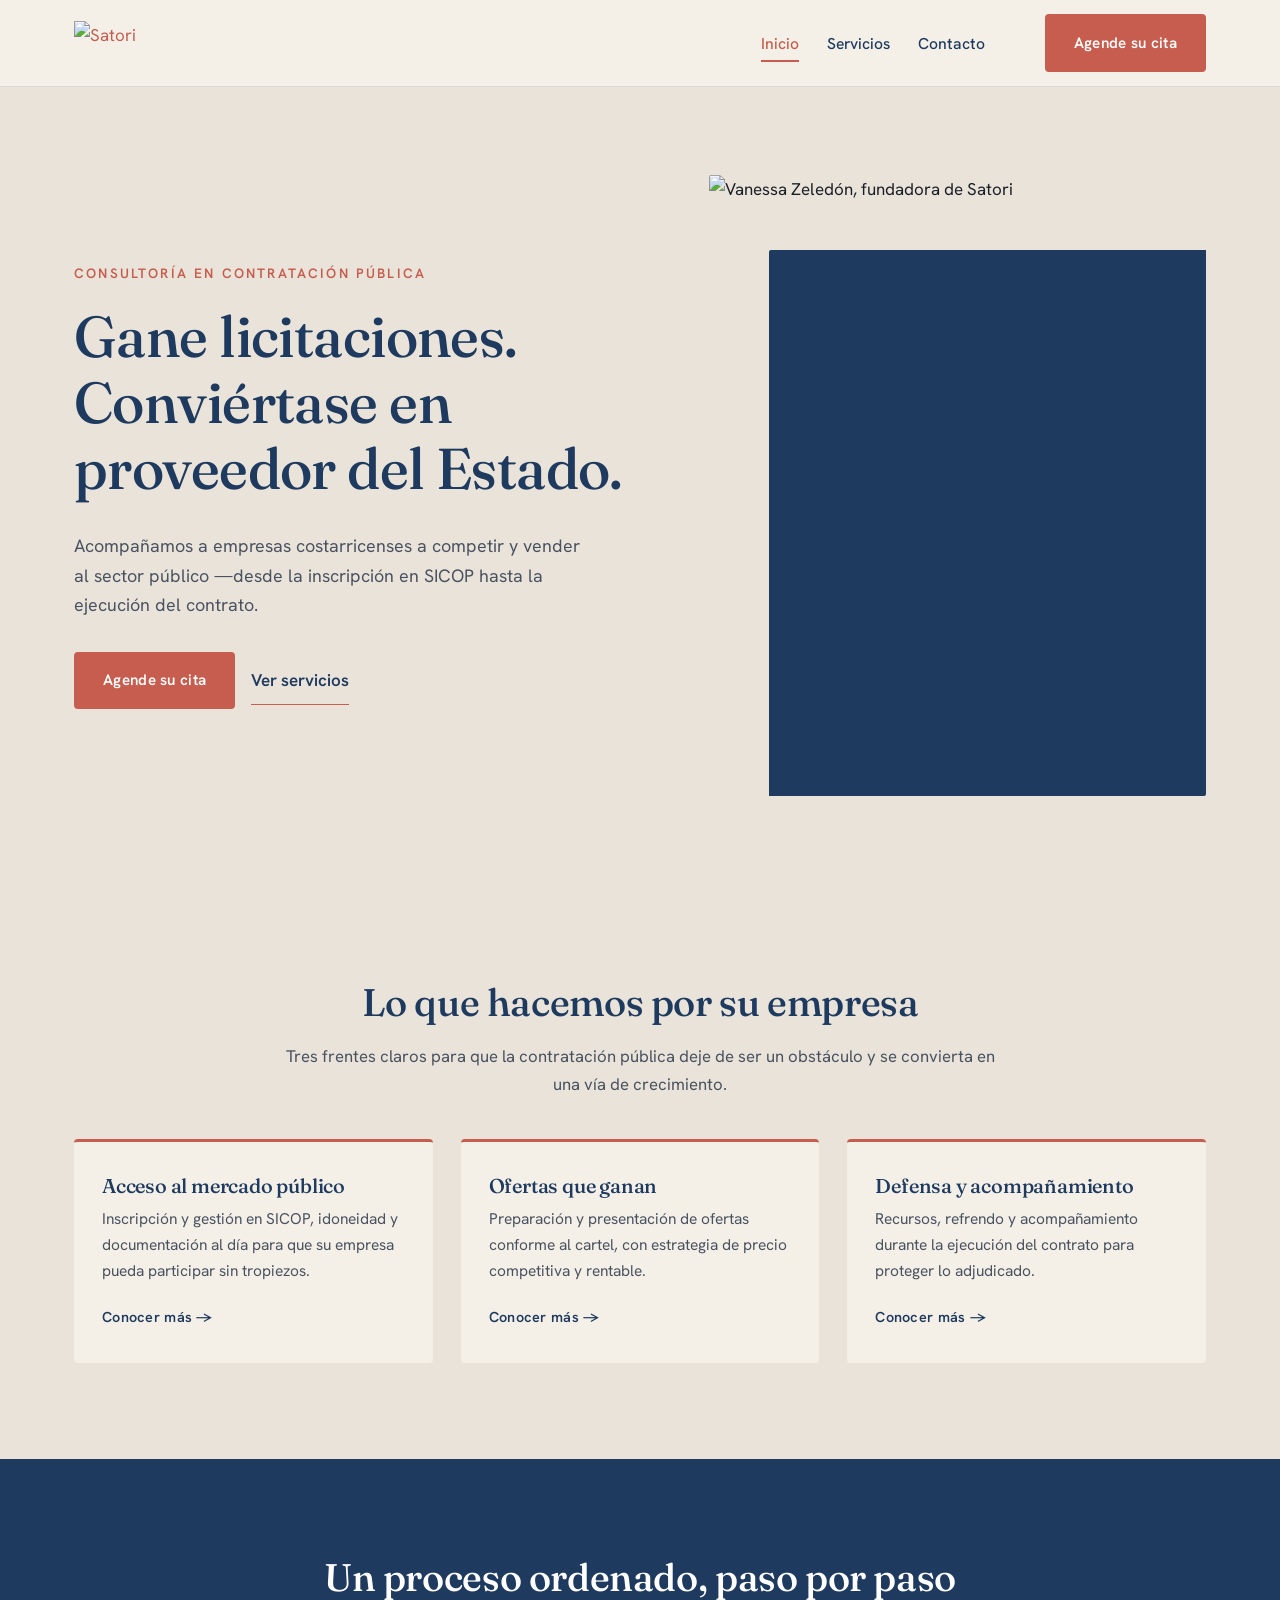
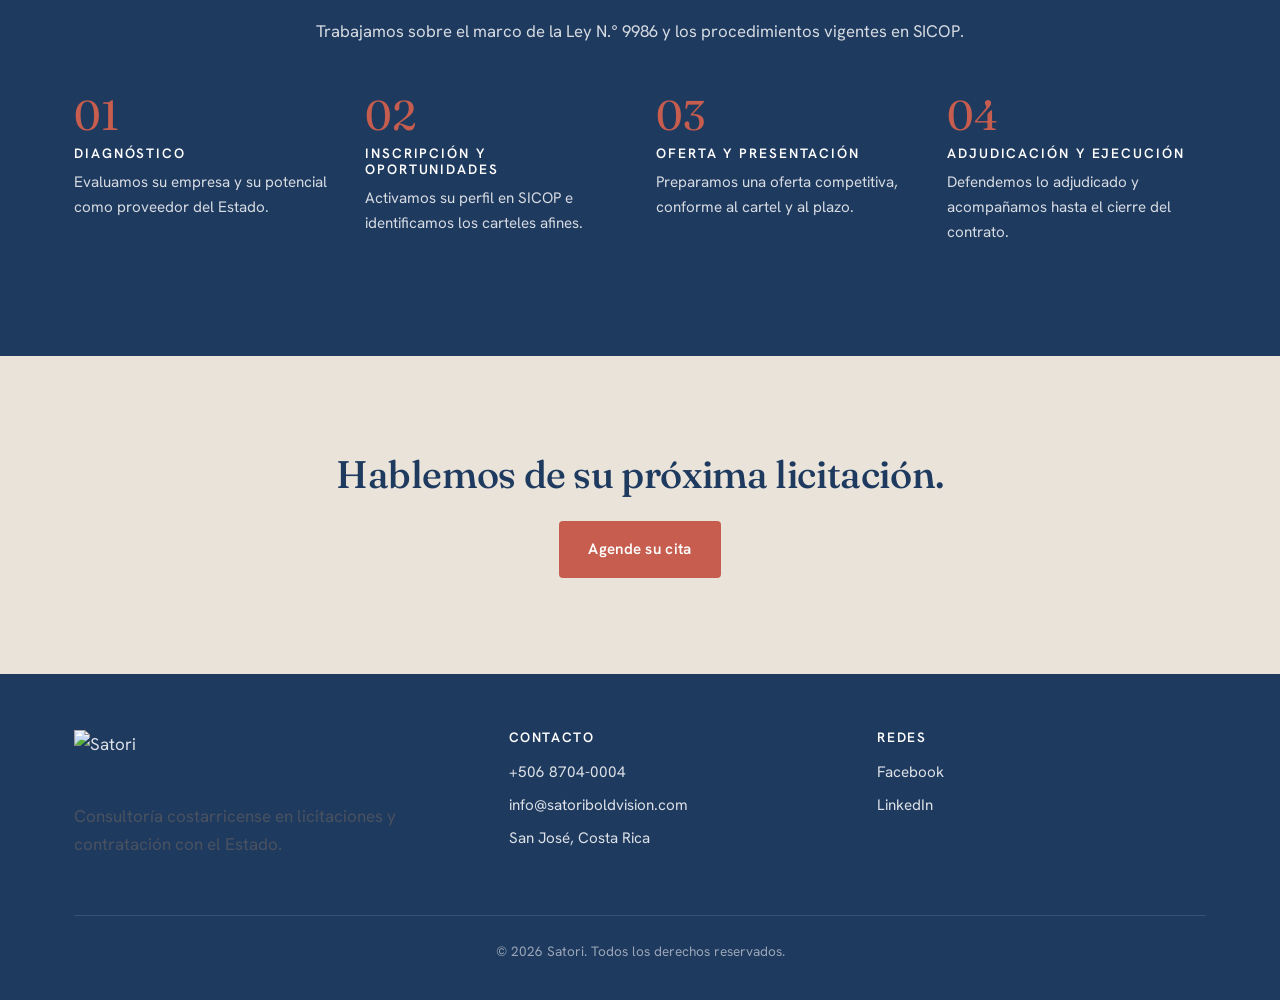
==== index.html @ b6c90911 "Add Inicio page with hero, services summary, process and CTA Implementa la primera página: hero con " ====
<!DOCTYPE html>
<html lang="es">
<head>
  <meta charset="UTF-8" />
  <meta name="viewport" content="width=device-width, initial-scale=1.0" />
  <title>Satori — Licitaciones y contratación con el Estado en Costa Rica</title>
  <meta name="description" content="Satori acompaña a empresas costarricenses a competir y vender al Estado: SICOP, ofertas que ganan, recursos y ejecución del contrato." />

  <!-- Tipografías: serif refinada para títulos + sans humanista para cuerpo -->
  <link rel="preconnect" href="https://fonts.googleapis.com" />
  <link rel="preconnect" href="https://fonts.gstatic.com" crossorigin />
  <link href="https://fonts.googleapis.com/css2?family=Fraunces:opsz,wght@9..144,400;9..144,500;9..144,600&family=Hanken+Grotesk:wght@400;500;600;700&display=swap" rel="stylesheet" />

  <link rel="stylesheet" href="styles.css" />
</head>
<body>

  <!-- Header inyectado por script.js (parcial: partials/header.html) -->
  <div data-parcial="header"></div>

  <main>
    <!-- ============================================================
         1. HERO
         ============================================================ -->
    <section class="hero">
      <div class="contenedor hero-grid">
        <div class="hero-texto aparece">
          <p class="hero-eyebrow">Consultoría en contratación pública</p>
          <h1>Gane licitaciones. Conviértase en proveedor del Estado.</h1>
          <p class="lead">
            Acompañamos a empresas costarricenses a competir y vender al sector
            público —desde la inscripción en SICOP hasta la ejecución del contrato.
          </p>
          <div class="hero-cta">
            <a href="contacto.html" class="btn btn-primario">Agende su cita</a>
            <a href="servicios.html" class="btn-enlace">Ver servicios</a>
          </div>
        </div>

        <div class="hero-figura aparece">
          <img src="assets/vanessa-completa.jpg" alt="Vanessa Zeledón, fundadora de Satori" />
        </div>
      </div>
    </section>

    <!-- ============================================================
         2. RESUMEN DE SERVICIOS (3 tarjetas)
         ============================================================ -->
    <section class="seccion-beige">
      <div class="contenedor">
        <div class="encabezado-seccion aparece">
          <h2>Lo que hacemos por su empresa</h2>
          <p>Tres frentes claros para que la contratación pública deje de ser un obstáculo y se convierta en una vía de crecimiento.</p>
        </div>

        <div class="tarjetas">
          <article class="tarjeta aparece">
            <h3>Acceso al mercado público</h3>
            <p>Inscripción y gestión en SICOP, idoneidad y documentación al día para que su empresa pueda participar sin tropiezos.</p>
            <a href="servicios.html">Conocer más</a>
          </article>

          <article class="tarjeta aparece">
            <h3>Ofertas que ganan</h3>
            <p>Preparación y presentación de ofertas conforme al cartel, con estrategia de precio competitiva y rentable.</p>
            <a href="servicios.html">Conocer más</a>
          </article>

          <article class="tarjeta aparece">
            <h3>Defensa y acompañamiento</h3>
            <p>Recursos, refrendo y acompañamiento durante la ejecución del contrato para proteger lo adjudicado.</p>
            <a href="servicios.html">Conocer más</a>
          </article>
        </div>
      </div>
    </section>

    <!-- ============================================================
         3. PROCESO (franja azul profundo, 4 pasos)
         ============================================================ -->
    <section class="seccion-azul">
      <div class="contenedor">
        <div class="encabezado-seccion aparece">
          <h2>Un proceso ordenado, paso por paso</h2>
          <p>Trabajamos sobre el marco de la Ley N.° 9986 y los procedimientos vigentes en SICOP.</p>
        </div>

        <div class="proceso-pasos">
          <div class="paso aparece">
            <span class="num">01</span>
            <h3>Diagnóstico</h3>
            <p>Evaluamos su empresa y su potencial como proveedor del Estado.</p>
          </div>
          <div class="paso aparece">
            <span class="num">02</span>
            <h3>Inscripción y oportunidades</h3>
            <p>Activamos su perfil en SICOP e identificamos los carteles afines.</p>
          </div>
          <div class="paso aparece">
            <span class="num">03</span>
            <h3>Oferta y presentación</h3>
            <p>Preparamos una oferta competitiva, conforme al cartel y al plazo.</p>
          </div>
          <div class="paso aparece">
            <span class="num">04</span>
            <h3>Adjudicación y ejecución</h3>
            <p>Defendemos lo adjudicado y acompañamos hasta el cierre del contrato.</p>
          </div>
        </div>
      </div>
    </section>

    <!-- ============================================================
         4. CTA FINAL
         ============================================================ -->
    <section class="seccion-beige cta-final">
      <div class="contenedor aparece">
        <h2>Hablemos de su próxima licitación.</h2>
        <a href="contacto.html" class="btn btn-primario">Agende su cita</a>
      </div>
    </section>
  </main>

  <!-- Footer inyectado por script.js (parcial: partials/footer.html) -->
  <div data-parcial="footer"></div>

  <script src="script.js"></script>
</body>
</html>
---- styles.css ----
/* =============================================================
   Satori — Hoja de estilos compartida (3 páginas)
   Paleta 60/30/10:
     60% Beige arena  #E9E3DA  (fondo dominante)
     30% Azul profundo #1F3A5F (header/footer, franjas, títulos)
     10% Terracota    #C65D4E  (acentos: botones, enlaces, detalles)
   ============================================================= */

:root {
  --beige: #E9E3DA;
  --beige-claro: #F4F0E8;
  --azul: #1F3A5F;
  --azul-oscuro: #162B47;
  --terracota: #C65D4E;
  --terracota-oscuro: #A94A3D;
  --texto: #1B1F26;
  --texto-suave: #4A5260;
  --linea: rgba(31, 58, 95, 0.12);

  --serif: "Fraunces", "Cormorant Garamond", Georgia, serif;
  --sans: "Hanken Grotesk", "Inter", system-ui, -apple-system, sans-serif;

  --maxw: 1180px;
  --radio: 4px;
  --transicion: 220ms ease;
}

/* ---------- Reset suave ---------- */
*, *::before, *::after { box-sizing: border-box; }
html { scroll-behavior: smooth; }
body {
  margin: 0;
  font-family: var(--sans);
  font-size: 17px;
  line-height: 1.65;
  color: var(--texto);
  background: var(--beige);
  -webkit-font-smoothing: antialiased;
  text-rendering: optimizeLegibility;
}
img { max-width: 100%; display: block; }
a { color: var(--terracota); text-decoration: none; transition: color var(--transicion); }
a:hover { color: var(--terracota-oscuro); }

h1, h2, h3, h4 {
  font-family: var(--serif);
  font-weight: 500;
  color: var(--azul);
  letter-spacing: -0.01em;
  margin: 0 0 0.5em;
  line-height: 1.15;
}
h1 { font-size: clamp(2.2rem, 4.6vw, 3.6rem); }
h2 { font-size: clamp(1.7rem, 3vw, 2.4rem); }
h3 { font-size: 1.25rem; }
p  { margin: 0 0 1em; color: var(--texto-suave); }

/* ---------- Contenedor ---------- */
.contenedor {
  width: 100%;
  max-width: var(--maxw);
  margin: 0 auto;
  padding: 0 1.5rem;
}

/* ---------- Secciones ---------- */
section { padding: clamp(3.5rem, 8vw, 6rem) 0; }
.seccion-beige { background: var(--beige); }
.seccion-azul  { background: var(--azul); color: #fff; }
.seccion-azul h1, .seccion-azul h2, .seccion-azul h3 { color: #fff; }
.seccion-azul p { color: rgba(255, 255, 255, 0.82); }

/* ---------- Botones ---------- */
.btn {
  display: inline-block;
  padding: 0.95rem 1.75rem;
  font-family: var(--sans);
  font-weight: 600;
  font-size: 0.95rem;
  letter-spacing: 0.02em;
  border-radius: var(--radio);
  border: 1px solid transparent;
  cursor: pointer;
  transition: background var(--transicion), color var(--transicion), transform var(--transicion);
}
.btn-primario {
  background: var(--terracota);
  color: #fff;
}
.btn-primario:hover { background: var(--terracota-oscuro); color: #fff; transform: translateY(-1px); }
.btn-secundario {
  background: transparent;
  color: var(--azul);
  border-color: var(--azul);
}
.btn-secundario:hover { background: var(--azul); color: #fff; }
.btn-enlace {
  display: inline-block;
  padding: 0.6rem 0;
  color: var(--azul);
  font-weight: 600;
  border-bottom: 1px solid var(--terracota);
}
.btn-enlace:hover { color: var(--terracota); }

/* ---------- Header ---------- */
.encabezado {
  position: sticky;
  top: 0;
  z-index: 50;
  background: var(--beige-claro);
  border-bottom: 1px solid var(--linea);
  backdrop-filter: saturate(140%) blur(6px);
}
.encabezado-inner {
  display: flex;
  align-items: center;
  justify-content: space-between;
  padding: 0.9rem 1.5rem;
  max-width: var(--maxw);
  margin: 0 auto;
}
.logo img { height: 44px; width: auto; }

.nav {
  display: flex;
  align-items: center;
  gap: 2rem;
}
.nav-menu {
  list-style: none;
  display: flex;
  gap: 1.75rem;
  margin: 0;
  padding: 0;
}
.nav-menu a {
  color: var(--azul);
  font-weight: 500;
  font-size: 0.98rem;
  padding: 0.4rem 0;
  position: relative;
}
.nav-menu a::after {
  content: "";
  position: absolute;
  left: 0; right: 0; bottom: -2px;
  height: 2px;
  background: var(--terracota);
  transform: scaleX(0);
  transform-origin: left;
  transition: transform var(--transicion);
}
.nav-menu a:hover::after,
.nav-menu a.activo::after { transform: scaleX(1); }
.nav-menu a.activo { color: var(--terracota); }

.btn-hamburguesa {
  display: none;
  background: none;
  border: 0;
  cursor: pointer;
  width: 40px;
  height: 40px;
  padding: 8px;
}
.btn-hamburguesa span {
  display: block;
  height: 2px;
  background: var(--azul);
  margin: 5px 0;
  transition: transform var(--transicion), opacity var(--transicion);
}
.btn-hamburguesa.abierto span:nth-child(1) { transform: translateY(7px) rotate(45deg); }
.btn-hamburguesa.abierto span:nth-child(2) { opacity: 0; }
.btn-hamburguesa.abierto span:nth-child(3) { transform: translateY(-7px) rotate(-45deg); }

/* ---------- Footer ---------- */
.pie {
  background: var(--azul);
  color: rgba(255, 255, 255, 0.85);
  padding: 3.5rem 0 1.5rem;
}
.pie a { color: rgba(255, 255, 255, 0.85); }
.pie a:hover { color: var(--terracota); }
.pie-grid {
  display: grid;
  grid-template-columns: 1.2fr 1fr 1fr;
  gap: 2.5rem;
  padding-bottom: 2.5rem;
  border-bottom: 1px solid rgba(255, 255, 255, 0.12);
}
.pie-logo img { height: 56px; width: auto; margin-bottom: 1rem; }
.pie h4 {
  color: #fff;
  font-family: var(--sans);
  font-size: 0.85rem;
  font-weight: 600;
  letter-spacing: 0.12em;
  text-transform: uppercase;
  margin-bottom: 0.9rem;
}
.pie ul { list-style: none; padding: 0; margin: 0; }
.pie li { margin-bottom: 0.5rem; font-size: 0.95rem; }
.pie-copy {
  margin-top: 1.5rem;
  font-size: 0.85rem;
  color: rgba(255, 255, 255, 0.55);
  text-align: center;
}

/* ---------- Hero (Inicio) ---------- */
.hero {
  padding: clamp(3rem, 7vw, 5.5rem) 0;
  background: var(--beige);
}
.hero-grid {
  display: grid;
  grid-template-columns: 1.15fr 1fr;
  gap: clamp(2rem, 5vw, 4.5rem);
  align-items: center;
}
.hero-eyebrow {
  font-family: var(--sans);
  font-size: 0.85rem;
  font-weight: 600;
  letter-spacing: 0.16em;
  text-transform: uppercase;
  color: var(--terracota);
  margin-bottom: 1.2rem;
}
.hero p.lead {
  font-size: 1.12rem;
  max-width: 52ch;
  margin-bottom: 2rem;
}
.hero-cta { display: flex; gap: 1rem; align-items: center; flex-wrap: wrap; }
.hero-figura {
  position: relative;
  aspect-ratio: 4 / 5;
  border-radius: 2px;
  overflow: hidden;
}
.hero-figura::before {
  content: "";
  position: absolute;
  inset: 12% -8% -8% 12%;
  background: var(--azul);
  z-index: 0;
  border-radius: 2px;
}
.hero-figura img {
  position: relative;
  z-index: 1;
  width: 100%;
  height: 100%;
  object-fit: cover;
  object-position: center top;
}

/* ---------- Tarjetas (resumen servicios) ---------- */
.tarjetas {
  display: grid;
  grid-template-columns: repeat(3, 1fr);
  gap: 1.75rem;
  margin-top: 2.5rem;
}
.tarjeta {
  background: var(--beige-claro);
  padding: 2rem 1.75rem;
  border-radius: var(--radio);
  border-top: 3px solid var(--terracota);
  transition: transform var(--transicion), box-shadow var(--transicion);
}
.tarjeta:hover {
  transform: translateY(-4px);
  box-shadow: 0 12px 30px -18px rgba(31, 58, 95, 0.35);
}
.tarjeta h3 { margin-bottom: 0.6rem; }
.tarjeta p { margin-bottom: 1.2rem; font-size: 0.97rem; }
.tarjeta a {
  font-size: 0.9rem;
  font-weight: 600;
  color: var(--azul);
  letter-spacing: 0.02em;
}
.tarjeta a:hover { color: var(--terracota); }
.tarjeta a::after { content: " →"; }

/* Encabezado de sección */
.encabezado-seccion {
  max-width: 720px;
  margin: 0 auto 1rem;
  text-align: center;
}
.encabezado-seccion p { font-size: 1.05rem; }

/* ---------- Franja proceso (4 pasos) ---------- */
.proceso-pasos {
  display: grid;
  grid-template-columns: repeat(4, 1fr);
  gap: 2rem;
  margin-top: 2.5rem;
}
.paso {
  position: relative;
  padding-top: 0.6rem;
}
.paso .num {
  font-family: var(--serif);
  font-size: 2.6rem;
  line-height: 1;
  color: var(--terracota);
  display: block;
  margin-bottom: 0.6rem;
}
.paso h3 {
  font-family: var(--sans);
  font-size: 0.85rem;
  letter-spacing: 0.14em;
  text-transform: uppercase;
  font-weight: 600;
  color: #fff;
  margin-bottom: 0.5rem;
}
.paso p { font-size: 0.95rem; }

/* ---------- CTA final ---------- */
.cta-final {
  text-align: center;
}
.cta-final h2 { margin-bottom: 1.5rem; }

/* ---------- Servicios — pilares detallados ---------- */
.pilares { display: grid; gap: 3rem; margin-top: 2.5rem; }
.pilar {
  display: grid;
  grid-template-columns: 1fr 2fr;
  gap: 2.5rem;
  padding-bottom: 3rem;
  border-bottom: 1px solid var(--linea);
}
.pilar:last-child { border-bottom: 0; padding-bottom: 0; }
.pilar-num {
  font-family: var(--serif);
  font-size: 3.4rem;
  color: var(--terracota);
  line-height: 1;
}
.pilar h2 { margin-bottom: 0.8rem; }
.pilar ul {
  list-style: none;
  padding: 0;
  margin: 1.2rem 0 0;
}
.pilar li {
  position: relative;
  padding-left: 1.4rem;
  margin-bottom: 0.6rem;
  color: var(--texto-suave);
}
.pilar li::before {
  content: "";
  position: absolute;
  left: 0;
  top: 0.7em;
  width: 8px; height: 1px;
  background: var(--terracota);
}

/* Proceso ampliado en página de servicios */
.proceso-detalle { display: grid; gap: 1.75rem; margin-top: 2.5rem; }
.proceso-detalle .paso-detalle {
  display: grid;
  grid-template-columns: 90px 1fr;
  gap: 1.5rem;
  padding: 1.5rem 0;
  border-bottom: 1px solid rgba(255, 255, 255, 0.14);
}
.proceso-detalle .paso-detalle:last-child { border-bottom: 0; }
.proceso-detalle .num {
  font-family: var(--serif);
  font-size: 3rem;
  line-height: 1;
  color: var(--terracota);
}
.proceso-detalle h3 {
  font-family: var(--sans);
  font-size: 0.85rem;
  letter-spacing: 0.14em;
  text-transform: uppercase;
  color: #fff;
  margin-bottom: 0.4rem;
}

/* ---------- Contacto — Nosotros ---------- */
.nosotros-grid {
  display: grid;
  grid-template-columns: 1fr 1.2fr;
  gap: clamp(2rem, 5vw, 4rem);
  align-items: center;
}
.nosotros-foto {
  aspect-ratio: 4 / 5;
  overflow: hidden;
  border-radius: 2px;
  position: relative;
}
.nosotros-foto::before {
  content: "";
  position: absolute;
  inset: -8% 12% 12% -8%;
  background: var(--terracota);
  opacity: 0.12;
  z-index: 0;
  border-radius: 2px;
}
.nosotros-foto img {
  position: relative;
  z-index: 1;
  width: 100%; height: 100%;
  object-fit: cover;
}
.nosotros .rol {
  font-family: var(--sans);
  font-size: 0.85rem;
  letter-spacing: 0.14em;
  text-transform: uppercase;
  color: var(--terracota);
  font-weight: 600;
  margin-bottom: 0.6rem;
  display: block;
}

/* ---------- Contacto — bloque azul ---------- */
.contacto-bloque {
  display: grid;
  grid-template-columns: 1fr 1fr;
  gap: 3rem;
  align-items: start;
}
.contacto-info ul { list-style: none; padding: 0; margin: 1.2rem 0 1.8rem; }
.contacto-info li {
  padding: 0.5rem 0;
  font-size: 1.02rem;
  color: rgba(255, 255, 255, 0.88);
}
.contacto-info li strong {
  display: block;
  font-family: var(--sans);
  font-size: 0.78rem;
  letter-spacing: 0.14em;
  text-transform: uppercase;
  font-weight: 600;
  color: rgba(255, 255, 255, 0.55);
  margin-bottom: 0.2rem;
}
.btn-whatsapp {
  display: inline-flex;
  align-items: center;
  gap: 0.6rem;
}
.btn-whatsapp::before {
  content: "";
  display: inline-block;
  width: 18px; height: 18px;
  background: currentColor;
  -webkit-mask: url("data:image/svg+xml;utf8,<svg xmlns='http://www.w3.org/2000/svg' viewBox='0 0 24 24'><path d='M.057 24l1.687-6.163a11.867 11.867 0 0 1-1.587-5.946C.16 5.335 5.495 0 12.05 0a11.81 11.81 0 0 1 8.413 3.488 11.82 11.82 0 0 1 3.48 8.414c-.003 6.555-5.338 11.892-11.893 11.892a11.9 11.9 0 0 1-5.688-1.448L.057 24zm6.597-3.807c1.676.995 3.276 1.591 5.392 1.592 5.448 0 9.886-4.434 9.889-9.885.002-5.462-4.415-9.89-9.881-9.892-5.452 0-9.887 4.434-9.889 9.884a9.86 9.86 0 0 0 1.51 5.26l.6.952-1.004 3.667 3.383-.878z'/></svg>") center/contain no-repeat;
          mask: url("data:image/svg+xml;utf8,<svg xmlns='http://www.w3.org/2000/svg' viewBox='0 0 24 24'><path d='M.057 24l1.687-6.163a11.867 11.867 0 0 1-1.587-5.946C.16 5.335 5.495 0 12.05 0a11.81 11.81 0 0 1 8.413 3.488 11.82 11.82 0 0 1 3.48 8.414c-.003 6.555-5.338 11.892-11.893 11.892a11.9 11.9 0 0 1-5.688-1.448L.057 24zm6.597-3.807c1.676.995 3.276 1.591 5.392 1.592 5.448 0 9.886-4.434 9.889-9.885.002-5.462-4.415-9.89-9.881-9.892-5.452 0-9.887 4.434-9.889 9.884a9.86 9.86 0 0 0 1.51 5.26l.6.952-1.004 3.667 3.383-.878z'/></svg>") center/contain no-repeat;
}

/* ---------- Formulario ---------- */
.formulario {
  background: rgba(255, 255, 255, 0.06);
  padding: 2rem;
  border-radius: var(--radio);
  border: 1px solid rgba(255, 255, 255, 0.14);
}
.formulario label {
  display: block;
  font-size: 0.8rem;
  letter-spacing: 0.12em;
  text-transform: uppercase;
  font-weight: 600;
  color: rgba(255, 255, 255, 0.75);
  margin-bottom: 0.4rem;
}
.formulario input,
.formulario textarea {
  width: 100%;
  background: rgba(255, 255, 255, 0.08);
  border: 1px solid rgba(255, 255, 255, 0.18);
  color: #fff;
  font-family: var(--sans);
  font-size: 1rem;
  padding: 0.85rem 1rem;
  border-radius: var(--radio);
  margin-bottom: 1.1rem;
  transition: border-color var(--transicion), background var(--transicion);
}
.formulario input:focus,
.formulario textarea:focus {
  outline: none;
  border-color: var(--terracota);
  background: rgba(255, 255, 255, 0.12);
}
.formulario textarea { min-height: 130px; resize: vertical; }
.formulario .btn { width: 100%; }
.form-mensaje {
  display: none;
  margin-top: 1rem;
  padding: 0.9rem 1rem;
  background: rgba(198, 93, 78, 0.15);
  border-left: 3px solid var(--terracota);
  color: #fff;
  font-size: 0.95rem;
  border-radius: var(--radio);
}
.form-mensaje.visible { display: block; }

/* ---------- Encabezado de página ---------- */
.hoja {
  padding: clamp(3rem, 6vw, 5rem) 0 1.5rem;
  text-align: center;
}
.hoja p { max-width: 60ch; margin: 0 auto; }

/* ---------- Animación al scroll ---------- */
.aparece {
  opacity: 0;
  transform: translateY(18px);
  transition: opacity 700ms ease, transform 700ms ease;
}
.aparece.visible {
  opacity: 1;
  transform: translateY(0);
}

/* ---------- Responsive ---------- */
@media (max-width: 880px) {
  .hero-grid { grid-template-columns: 1fr; }
  .hero-figura { max-width: 420px; margin: 0 auto; }
  .tarjetas { grid-template-columns: 1fr; }
  .proceso-pasos { grid-template-columns: repeat(2, 1fr); gap: 2rem; }
  .pilar { grid-template-columns: 1fr; gap: 1rem; }
  .pie-grid { grid-template-columns: 1fr; gap: 2rem; text-align: center; }
  .pie-logo img { margin-left: auto; margin-right: auto; }
  .nosotros-grid, .contacto-bloque { grid-template-columns: 1fr; }

  .btn-hamburguesa { display: block; }
  .nav-menu {
    position: absolute;
    top: 100%;
    left: 0; right: 0;
    flex-direction: column;
    background: var(--beige-claro);
    padding: 1.5rem 1.5rem 2rem;
    gap: 1.2rem;
    border-bottom: 1px solid var(--linea);
    transform: translateY(-10px);
    opacity: 0;
    pointer-events: none;
    transition: opacity var(--transicion), transform var(--transicion);
  }
  .nav-menu.abierto {
    transform: translateY(0);
    opacity: 1;
    pointer-events: auto;
  }
  .nav .btn { display: none; }
  .nav-menu .btn-movil { display: inline-block; margin-top: 0.5rem; }
}
@media (min-width: 881px) {
  .nav-menu .btn-movil { display: none; }
}
@media (max-width: 520px) {
  .proceso-pasos { grid-template-columns: 1fr; }
  .hero-cta { flex-direction: column; align-items: stretch; }
  .hero-cta .btn, .hero-cta .btn-enlace { text-align: center; }
}
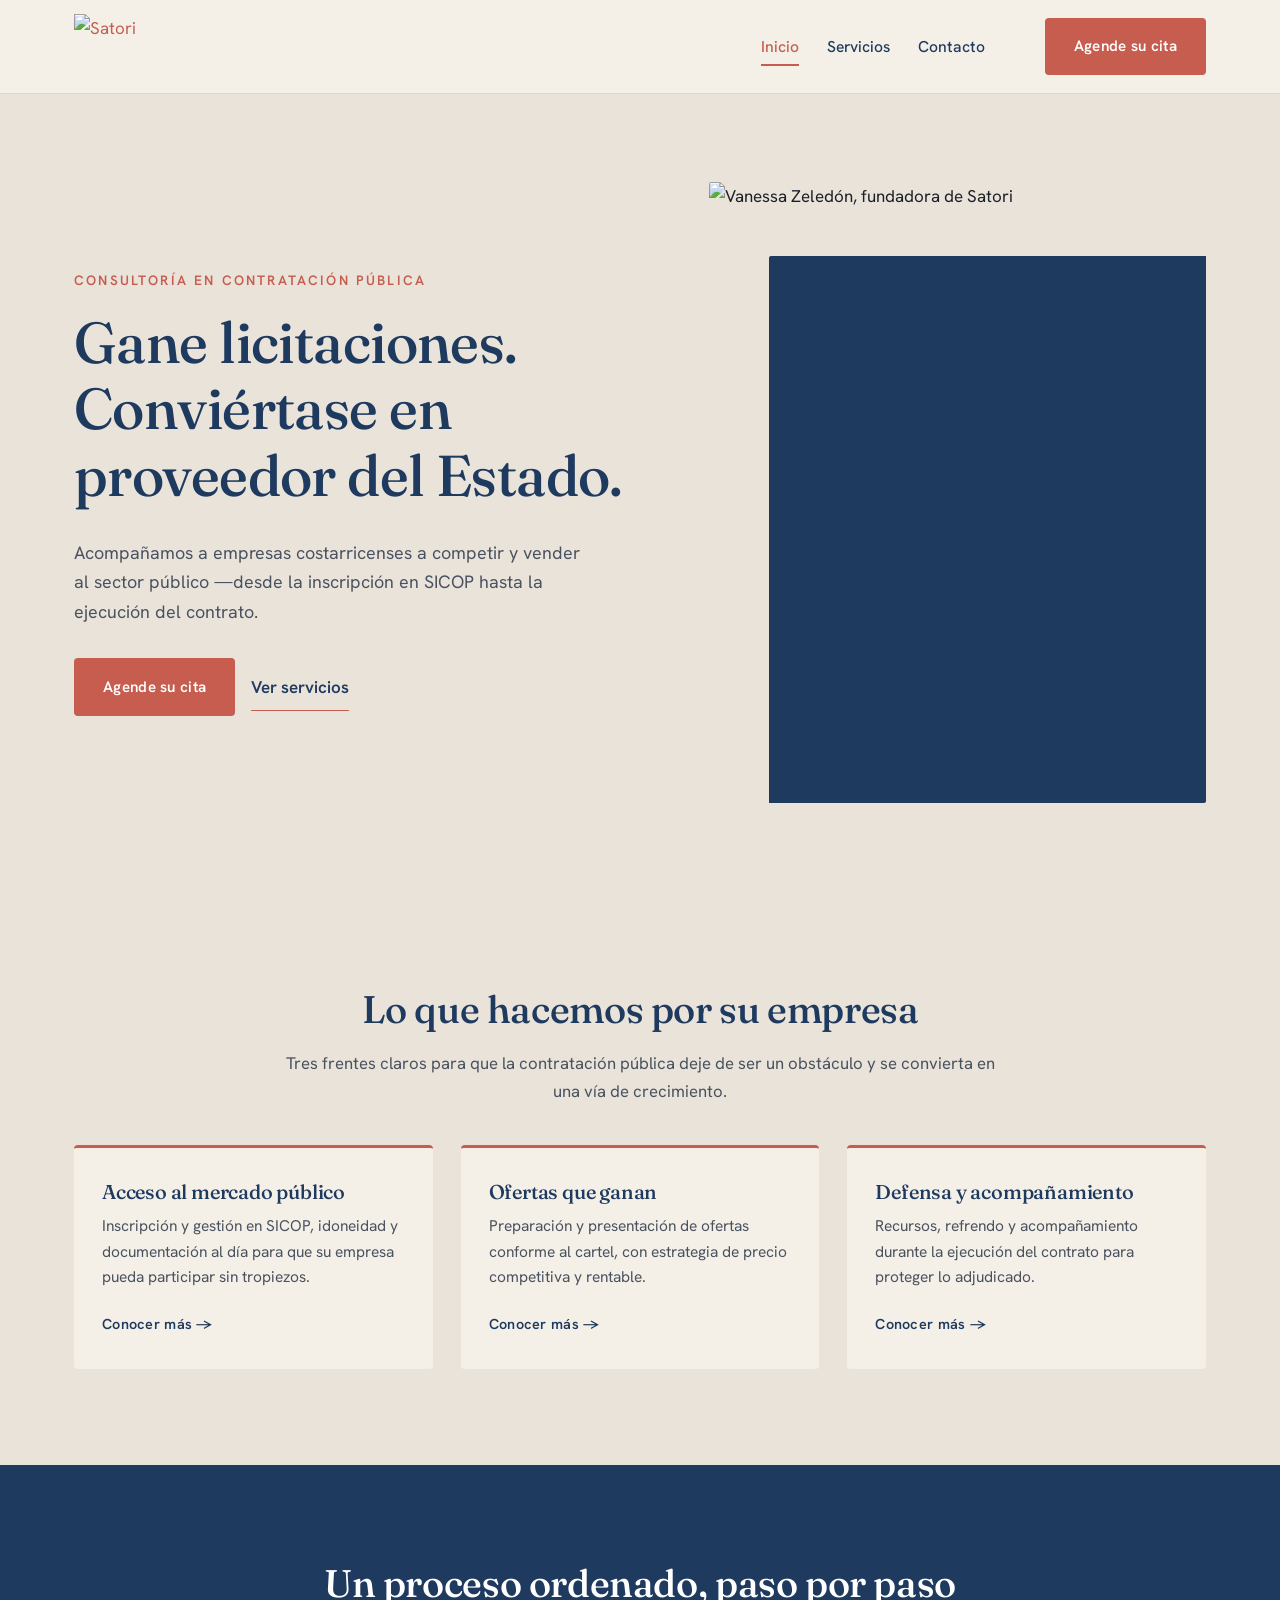
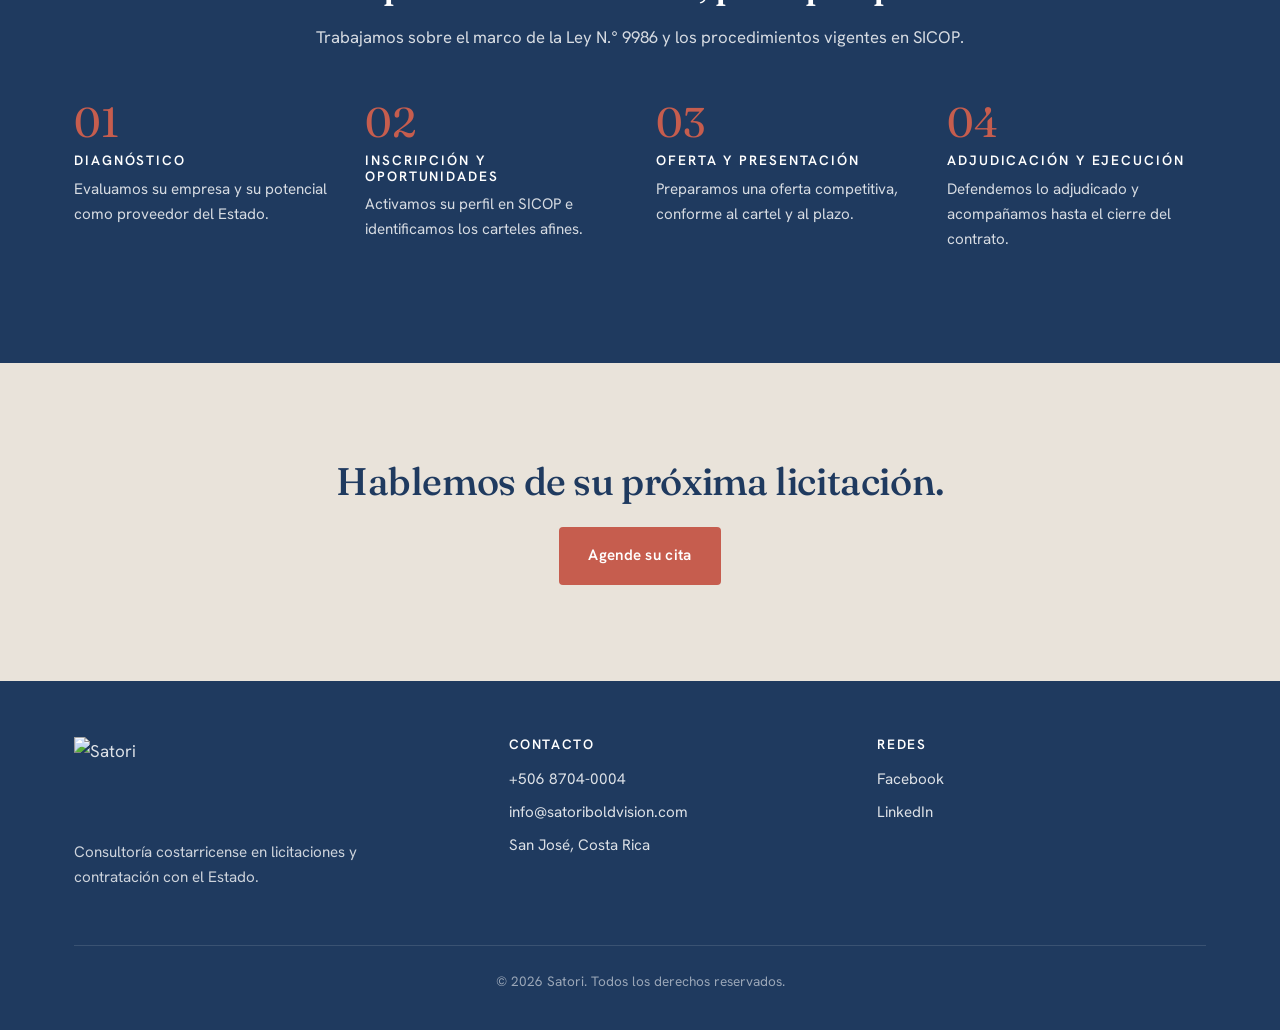
==== commit d530abb3: "Add favicon using logo-azul.png in the three pages" ====
--- a/index.html
+++ b/index.html
@@ -5,6 +5,10 @@
   <meta name="viewport" content="width=device-width, initial-scale=1.0" />
   <title>Satori — Licitaciones y contratación con el Estado en Costa Rica</title>
   <meta name="description" content="Satori acompaña a empresas costarricenses a competir y vender al Estado: SICOP, ofertas que ganan, recursos y ejecución del contrato." />
+
+  <!-- Favicon -->
+  <link rel="icon" type="image/png" href="assets/logo-azul.png" />
+  <link rel="apple-touch-icon" href="assets/logo-azul.png" />
 
   <!-- Tipografías: serif refinada para títulos + sans humanista para cuerpo -->
   <link rel="preconnect" href="https://fonts.googleapis.com" />
--- a/styles.css
+++ b/styles.css
@@ -120,7 +120,7 @@
   max-width: var(--maxw);
   margin: 0 auto;
 }
-.logo img { height: 44px; width: auto; }
+.logo img { height: 64px; width: auto; }
 
 .nav {
   display: flex;
@@ -190,7 +190,8 @@
   padding-bottom: 2.5rem;
   border-bottom: 1px solid rgba(255, 255, 255, 0.12);
 }
-.pie-logo img { height: 56px; width: auto; margin-bottom: 1rem; }
+.pie-logo img { height: 84px; width: auto; margin-bottom: 1.2rem; }
+.pie-logo p { color: rgba(255, 255, 255, 0.78); font-size: 0.95rem; max-width: 32ch; }
 .pie h4 {
   color: #fff;
   font-family: var(--sans);
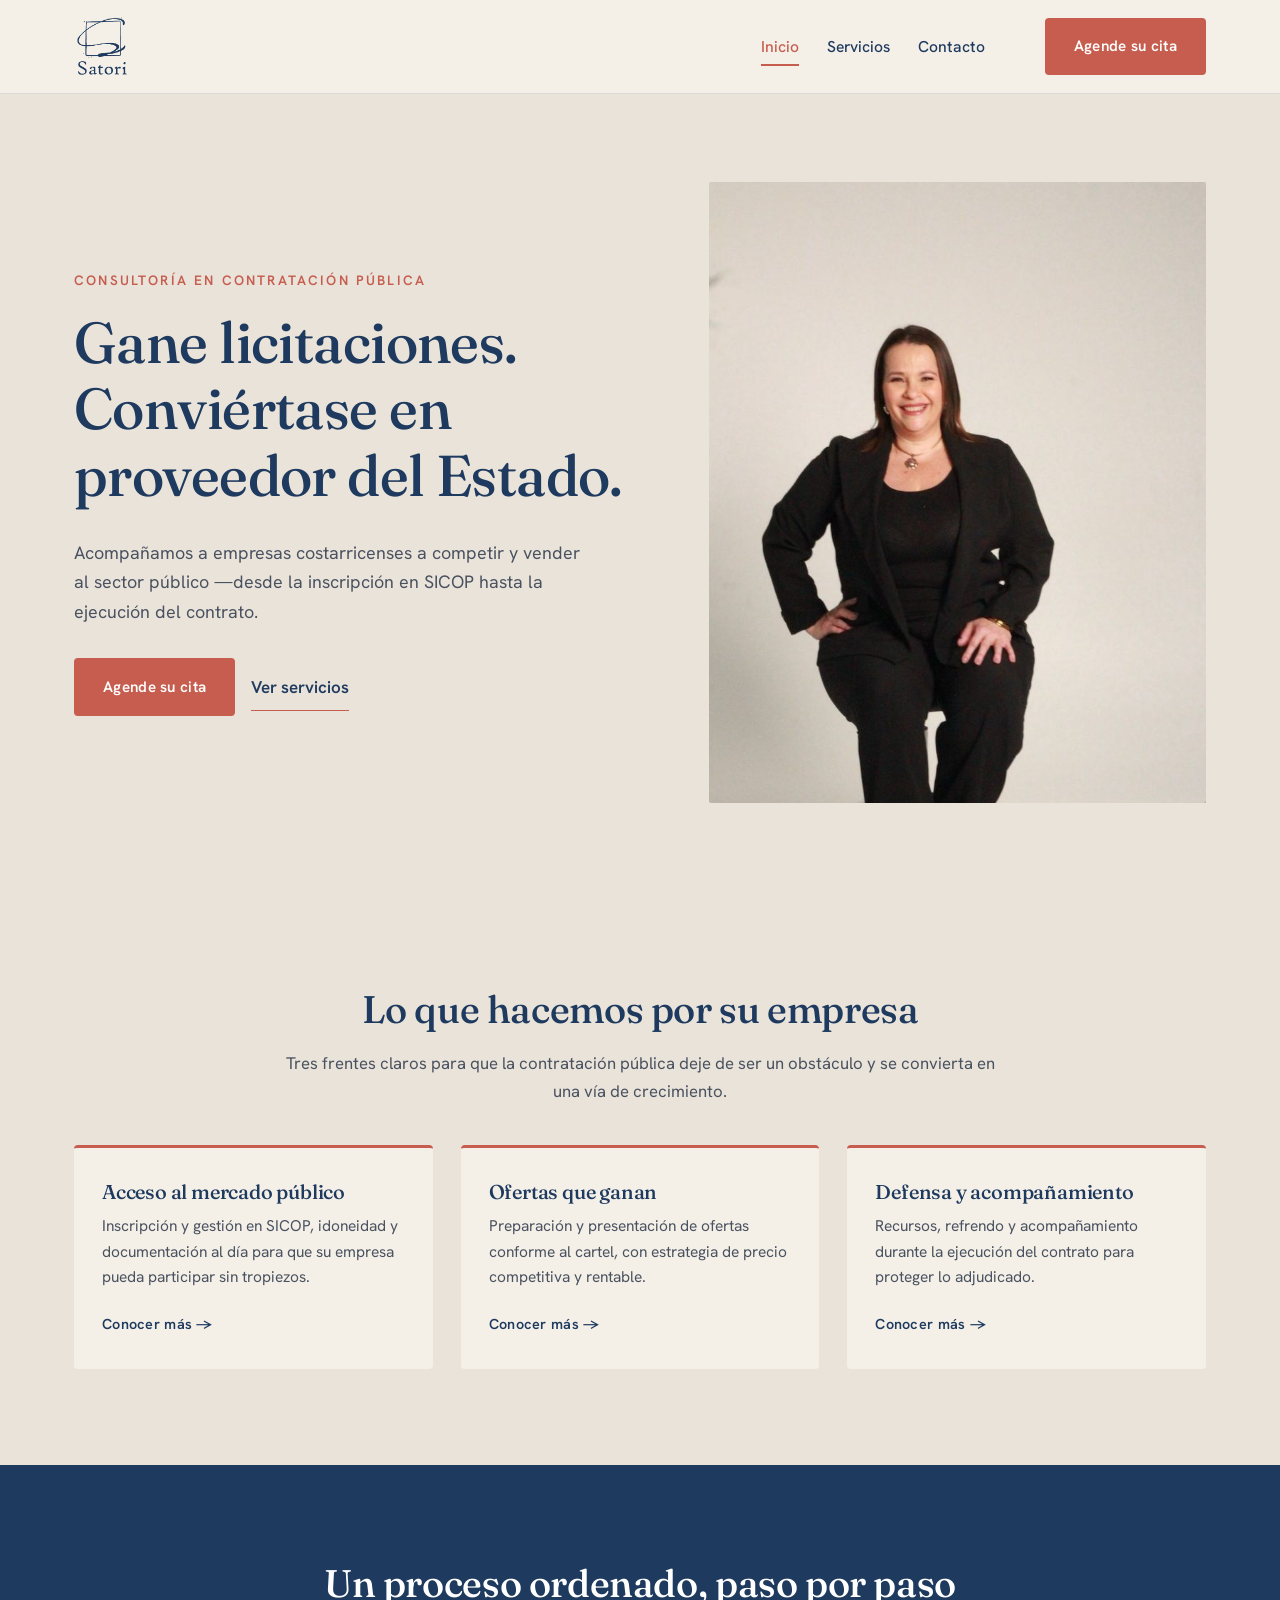
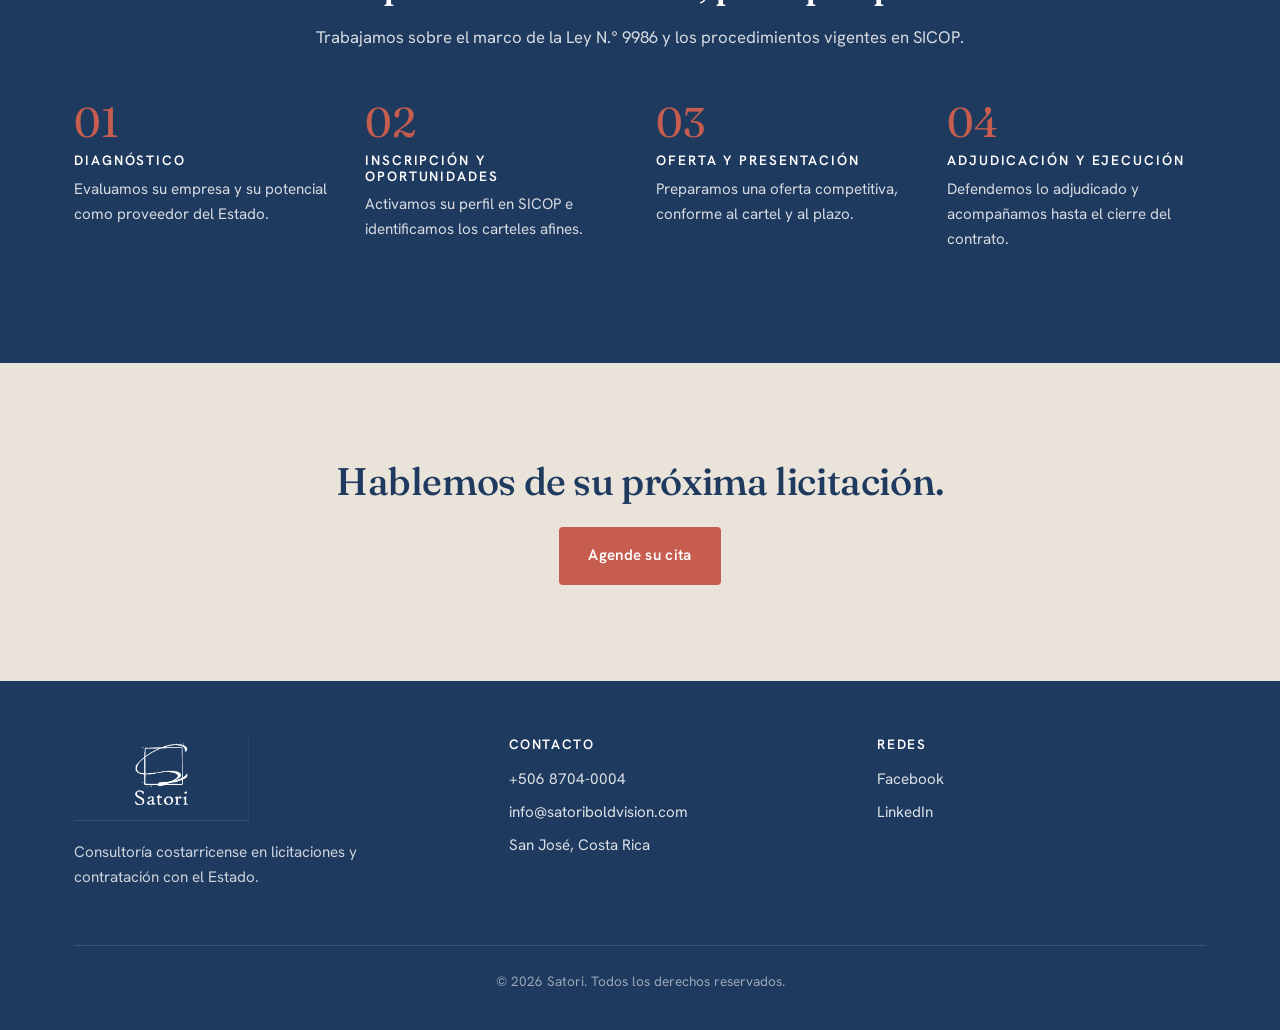
==== commit 00277be3: "Improve SEO, a11y and Core Web Vitals JSON-LD adicional: - servicios.html: ItemList con 3 Service + " ====
--- a/index.html
+++ b/index.html
@@ -1,14 +1,43 @@
 <!DOCTYPE html>
-<html lang="es">
+<html lang="es-CR">
 <head>
   <meta charset="UTF-8" />
   <meta name="viewport" content="width=device-width, initial-scale=1.0" />
   <title>Satori — Licitaciones y contratación con el Estado en Costa Rica</title>
   <meta name="description" content="Satori acompaña a empresas costarricenses a competir y vender al Estado: SICOP, ofertas que ganan, recursos y ejecución del contrato." />
+  <meta name="robots" content="index, follow" />
+  <meta name="author" content="Satori" />
+  <link rel="canonical" href="https://satoriboldvision.com/" />
+  <link rel="alternate" hreflang="es-CR" href="https://satoriboldvision.com/" />
+  <link rel="alternate" hreflang="x-default" href="https://satoriboldvision.com/" />
+  <meta name="theme-color" content="#1F3A5F" />
+  <meta name="msapplication-TileColor" content="#1F3A5F" />
+
+  <!-- Open Graph (Facebook, WhatsApp, LinkedIn) -->
+  <meta property="og:type" content="website" />
+  <meta property="og:locale" content="es_CR" />
+  <meta property="og:site_name" content="Satori" />
+  <meta property="og:url" content="https://satoriboldvision.com/" />
+  <meta property="og:title" content="Satori — Licitaciones y contratación con el Estado en Costa Rica" />
+  <meta property="og:description" content="Acompañamos a empresas costarricenses a competir y vender al sector público: SICOP, ofertas, recursos y ejecución del contrato." />
+  <meta property="og:image" content="https://satoriboldvision.com/assets/og-image.jpg" />
+  <meta property="og:image:width" content="1200" />
+  <meta property="og:image:height" content="630" />
+  <meta property="og:image:alt" content="Satori — Licitaciones y contratación pública" />
+
+  <!-- Twitter Card -->
+  <meta name="twitter:card" content="summary_large_image" />
+  <meta name="twitter:title" content="Satori — Licitaciones y contratación con el Estado" />
+  <meta name="twitter:description" content="Acompañamos a empresas costarricenses a competir y vender al sector público en Costa Rica." />
+  <meta name="twitter:image" content="https://satoriboldvision.com/assets/og-image.jpg" />
 
   <!-- Favicon -->
-  <link rel="icon" type="image/png" href="assets/logo-azul.png" />
-  <link rel="apple-touch-icon" href="assets/logo-azul.png" />
+  <link rel="icon" type="image/png" href="assets/favicon.png" />
+  <link rel="apple-touch-icon" href="assets/apple-touch-icon.png" />
+  <link rel="manifest" href="manifest.webmanifest" />
+
+  <!-- Preload de la foto del hero para mejorar LCP -->
+  <link rel="preload" as="image" href="assets/vanessa-completa.jpg" fetchpriority="high" />
 
   <!-- Tipografías: serif refinada para títulos + sans humanista para cuerpo -->
   <link rel="preconnect" href="https://fonts.googleapis.com" />
@@ -16,13 +45,80 @@
   <link href="https://fonts.googleapis.com/css2?family=Fraunces:opsz,wght@9..144,400;9..144,500;9..144,600&family=Hanken+Grotesk:wght@400;500;600;700&display=swap" rel="stylesheet" />
 
   <link rel="stylesheet" href="styles.css" />
+
+  <!-- Datos estructurados (Schema.org): consultora con datos de contacto y servicios -->
+  <script type="application/ld+json">
+  {
+    "@context": "https://schema.org",
+    "@type": "ProfessionalService",
+    "name": "Satori",
+    "alternateName": "Satori Bold Vision",
+    "description": "Consultoría costarricense en licitaciones y contratación con el Estado: SICOP, ofertas, recursos y ejecución del contrato.",
+    "url": "https://satoriboldvision.com/",
+    "logo": "https://satoriboldvision.com/assets/logo-azul.png",
+    "image": "https://satoriboldvision.com/assets/og-image.jpg",
+    "telephone": "+506 8704-0004",
+    "email": "info@satoriboldvision.com",
+    "priceRange": "$$",
+    "address": {
+      "@type": "PostalAddress",
+      "addressLocality": "San José",
+      "addressCountry": "CR"
+    },
+    "areaServed": {
+      "@type": "Country",
+      "name": "Costa Rica"
+    },
+    "founder": {
+      "@type": "Person",
+      "name": "Vanessa Zeledón",
+      "jobTitle": "CEO y Fundadora"
+    },
+    "sameAs": [
+      "https://facebook.com/satoribv",
+      "https://linkedin.com/company/satoriboldvision"
+    ],
+    "hasOfferCatalog": {
+      "@type": "OfferCatalog",
+      "name": "Servicios de contratación pública",
+      "itemListElement": [
+        {
+          "@type": "Offer",
+          "itemOffered": {
+            "@type": "Service",
+            "name": "Acceso al mercado público",
+            "description": "Inscripción y gestión en SICOP, idoneidad y documentación al día."
+          }
+        },
+        {
+          "@type": "Offer",
+          "itemOffered": {
+            "@type": "Service",
+            "name": "Ofertas que ganan",
+            "description": "Preparación y presentación de ofertas conforme al cartel, con estrategia de precio rentable."
+          }
+        },
+        {
+          "@type": "Offer",
+          "itemOffered": {
+            "@type": "Service",
+            "name": "Defensa y acompañamiento",
+            "description": "Recursos, refrendo y acompañamiento durante la ejecución del contrato."
+          }
+        }
+      ]
+    }
+  }
+  </script>
 </head>
 <body>
 
+  <a class="skip-link" href="#contenido">Saltar al contenido</a>
+
   <!-- Header inyectado por script.js (parcial: partials/header.html) -->
   <div data-parcial="header"></div>
 
-  <main>
+  <main id="contenido">
     <!-- ============================================================
          1. HERO
          ============================================================ -->
@@ -42,7 +138,7 @@
         </div>
 
         <div class="hero-figura aparece">
-          <img src="assets/vanessa-completa.jpg" alt="Vanessa Zeledón, fundadora de Satori" />
+          <img src="assets/vanessa-completa.jpg" alt="Vanessa Zeledón, fundadora de Satori" width="699" height="1300" fetchpriority="high" />
         </div>
       </div>
     </section>
--- a/styles.css
+++ b/styles.css
@@ -23,6 +23,26 @@
   --maxw: 1180px;
   --radio: 4px;
   --transicion: 220ms ease;
+}
+
+/* ---------- Skip link (accesibilidad) ---------- */
+.skip-link {
+  position: absolute;
+  top: -100px;
+  left: 1rem;
+  z-index: 100;
+  background: var(--azul);
+  color: #fff;
+  padding: 0.75rem 1.25rem;
+  border-radius: var(--radio);
+  font-weight: 600;
+  transition: top 200ms ease;
+}
+.skip-link:focus {
+  top: 1rem;
+  color: #fff;
+  outline: 2px solid var(--terracota);
+  outline-offset: 2px;
 }
 
 /* ---------- Reset suave ---------- */
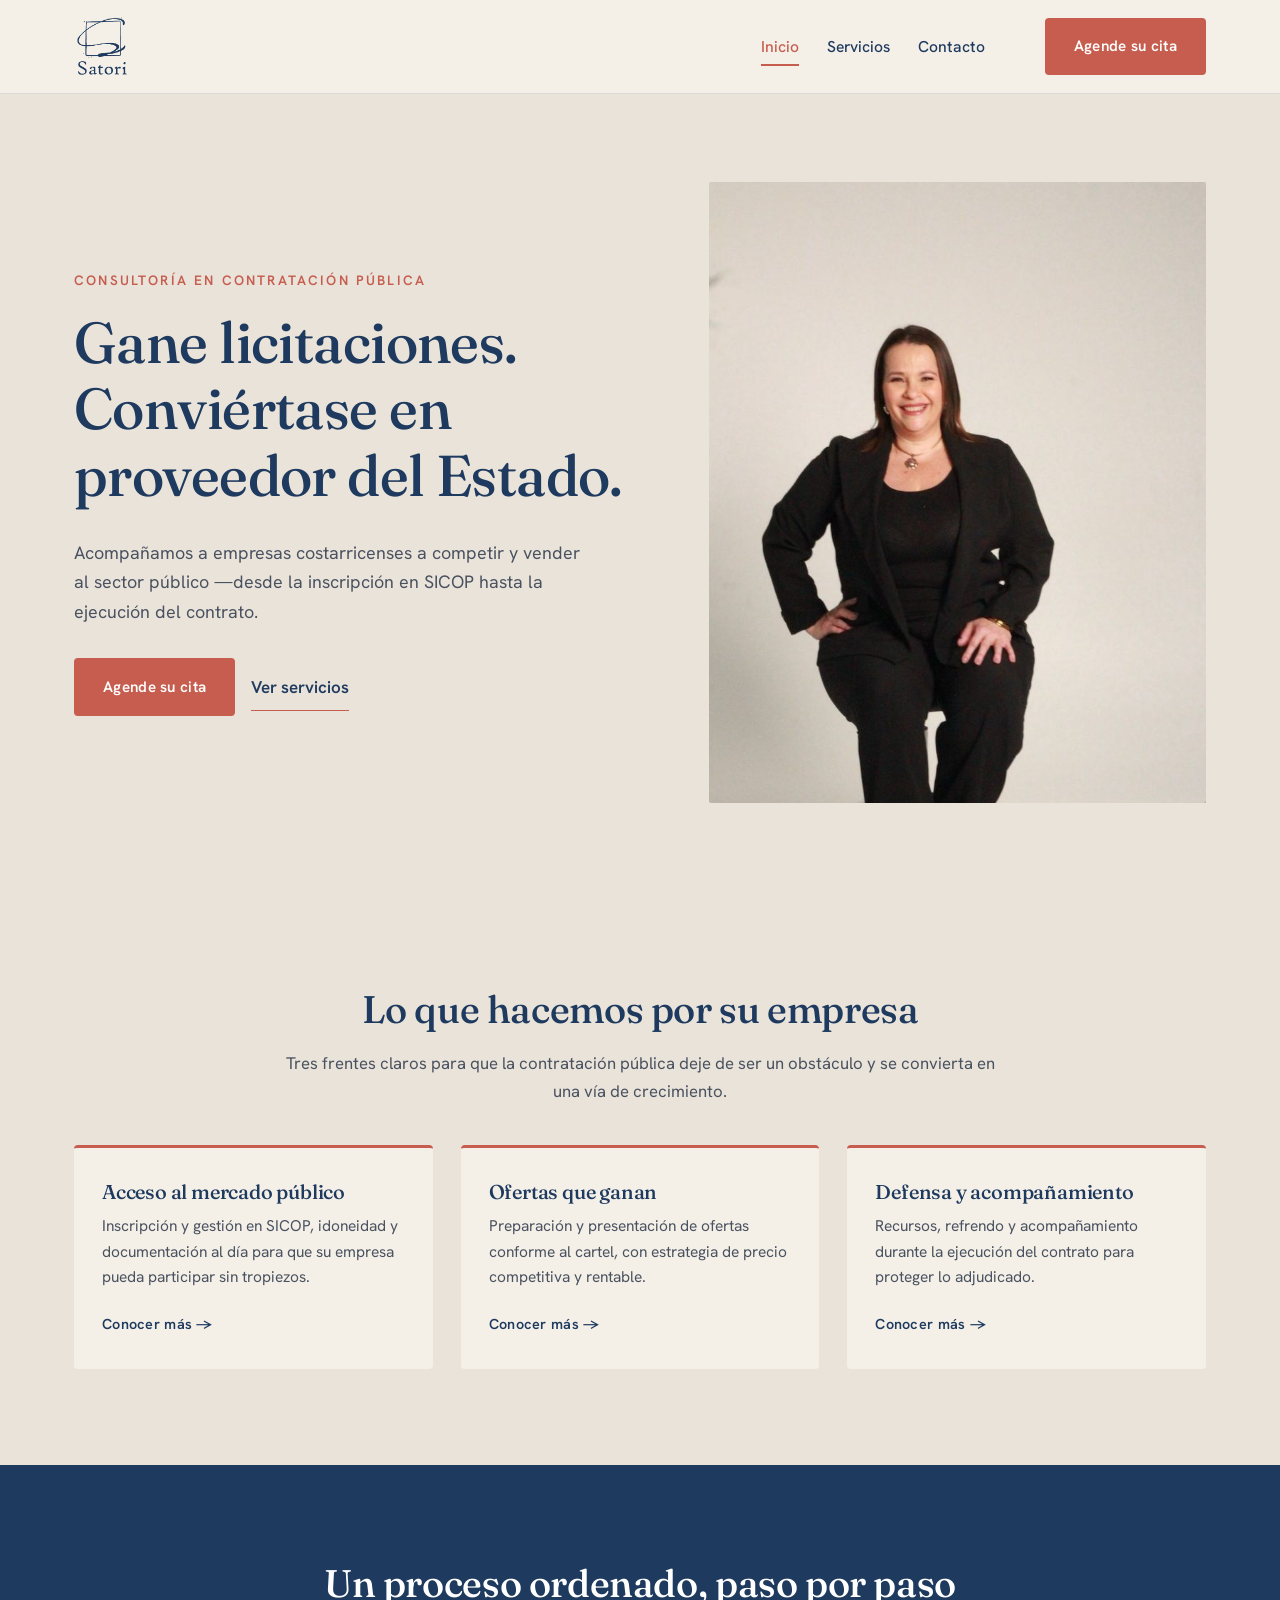
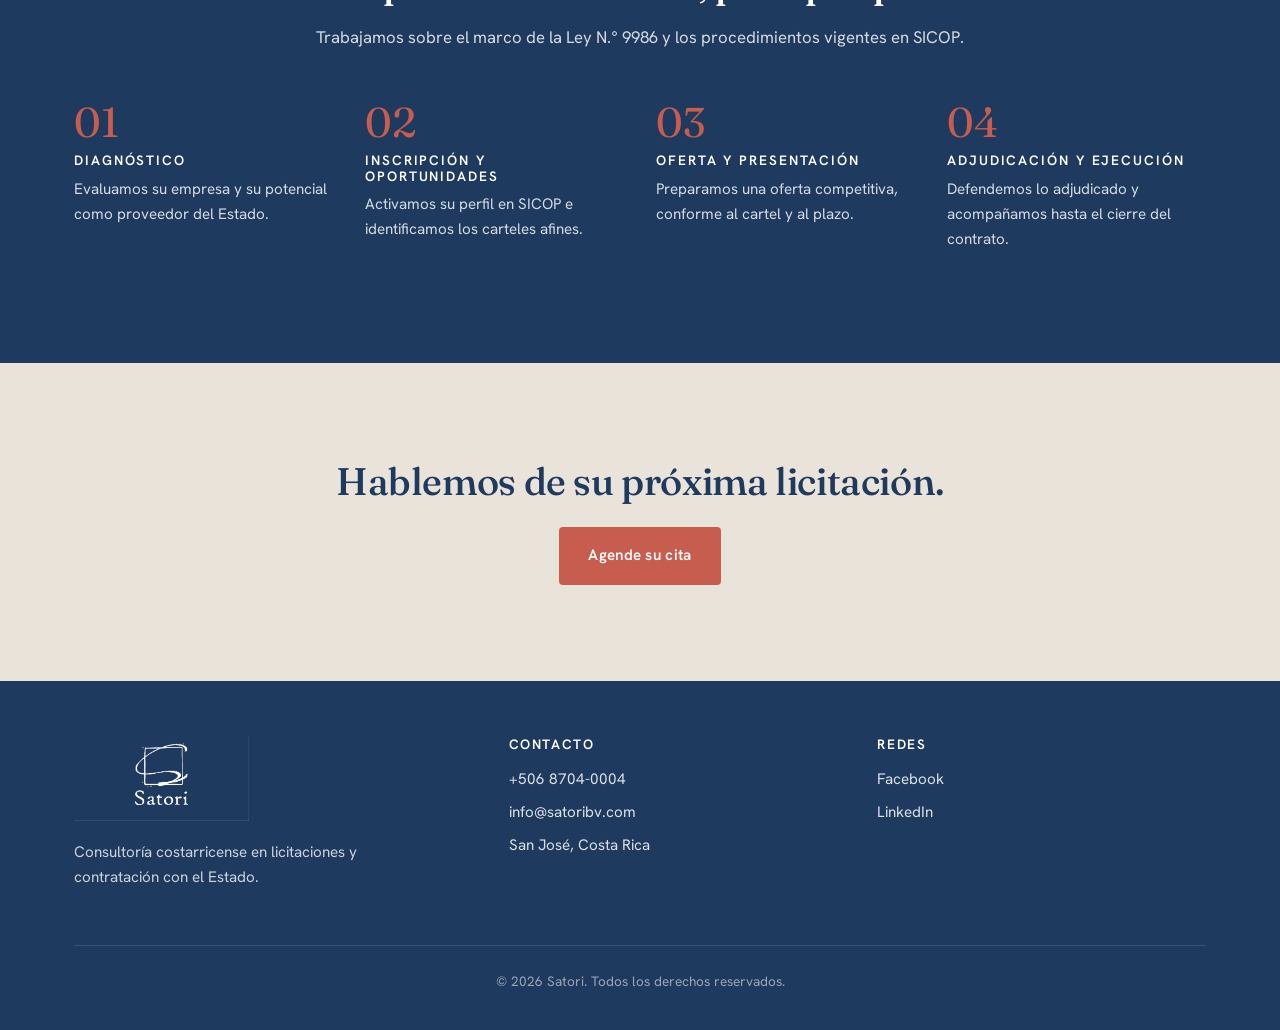
==== commit e07191a5: "Migrate domain to satoribv.com and add security headers Update all canonical URLs, hreflang, Open Gr" ====
--- a/index.html
+++ b/index.html
@@ -7,9 +7,9 @@
   <meta name="description" content="Satori acompaña a empresas costarricenses a competir y vender al Estado: SICOP, ofertas que ganan, recursos y ejecución del contrato." />
   <meta name="robots" content="index, follow" />
   <meta name="author" content="Satori" />
-  <link rel="canonical" href="https://satoriboldvision.com/" />
-  <link rel="alternate" hreflang="es-CR" href="https://satoriboldvision.com/" />
-  <link rel="alternate" hreflang="x-default" href="https://satoriboldvision.com/" />
+  <link rel="canonical" href="https://satoribv.com/" />
+  <link rel="alternate" hreflang="es-CR" href="https://satoribv.com/" />
+  <link rel="alternate" hreflang="x-default" href="https://satoribv.com/" />
   <meta name="theme-color" content="#1F3A5F" />
   <meta name="msapplication-TileColor" content="#1F3A5F" />
 
@@ -17,10 +17,10 @@
   <meta property="og:type" content="website" />
   <meta property="og:locale" content="es_CR" />
   <meta property="og:site_name" content="Satori" />
-  <meta property="og:url" content="https://satoriboldvision.com/" />
+  <meta property="og:url" content="https://satoribv.com/" />
   <meta property="og:title" content="Satori — Licitaciones y contratación con el Estado en Costa Rica" />
   <meta property="og:description" content="Acompañamos a empresas costarricenses a competir y vender al sector público: SICOP, ofertas, recursos y ejecución del contrato." />
-  <meta property="og:image" content="https://satoriboldvision.com/assets/og-image.jpg" />
+  <meta property="og:image" content="https://satoribv.com/assets/og-image.jpg" />
   <meta property="og:image:width" content="1200" />
   <meta property="og:image:height" content="630" />
   <meta property="og:image:alt" content="Satori — Licitaciones y contratación pública" />
@@ -29,7 +29,7 @@
   <meta name="twitter:card" content="summary_large_image" />
   <meta name="twitter:title" content="Satori — Licitaciones y contratación con el Estado" />
   <meta name="twitter:description" content="Acompañamos a empresas costarricenses a competir y vender al sector público en Costa Rica." />
-  <meta name="twitter:image" content="https://satoriboldvision.com/assets/og-image.jpg" />
+  <meta name="twitter:image" content="https://satoribv.com/assets/og-image.jpg" />
 
   <!-- Favicon -->
   <link rel="icon" type="image/png" href="assets/favicon.png" />
@@ -54,11 +54,11 @@
     "name": "Satori",
     "alternateName": "Satori Bold Vision",
     "description": "Consultoría costarricense en licitaciones y contratación con el Estado: SICOP, ofertas, recursos y ejecución del contrato.",
-    "url": "https://satoriboldvision.com/",
-    "logo": "https://satoriboldvision.com/assets/logo-azul.png",
-    "image": "https://satoriboldvision.com/assets/og-image.jpg",
+    "url": "https://satoribv.com/",
+    "logo": "https://satoribv.com/assets/logo-azul.png",
+    "image": "https://satoribv.com/assets/og-image.jpg",
     "telephone": "+506 8704-0004",
-    "email": "info@satoriboldvision.com",
+    "email": "info@satoribv.com",
     "priceRange": "$$",
     "address": {
       "@type": "PostalAddress",
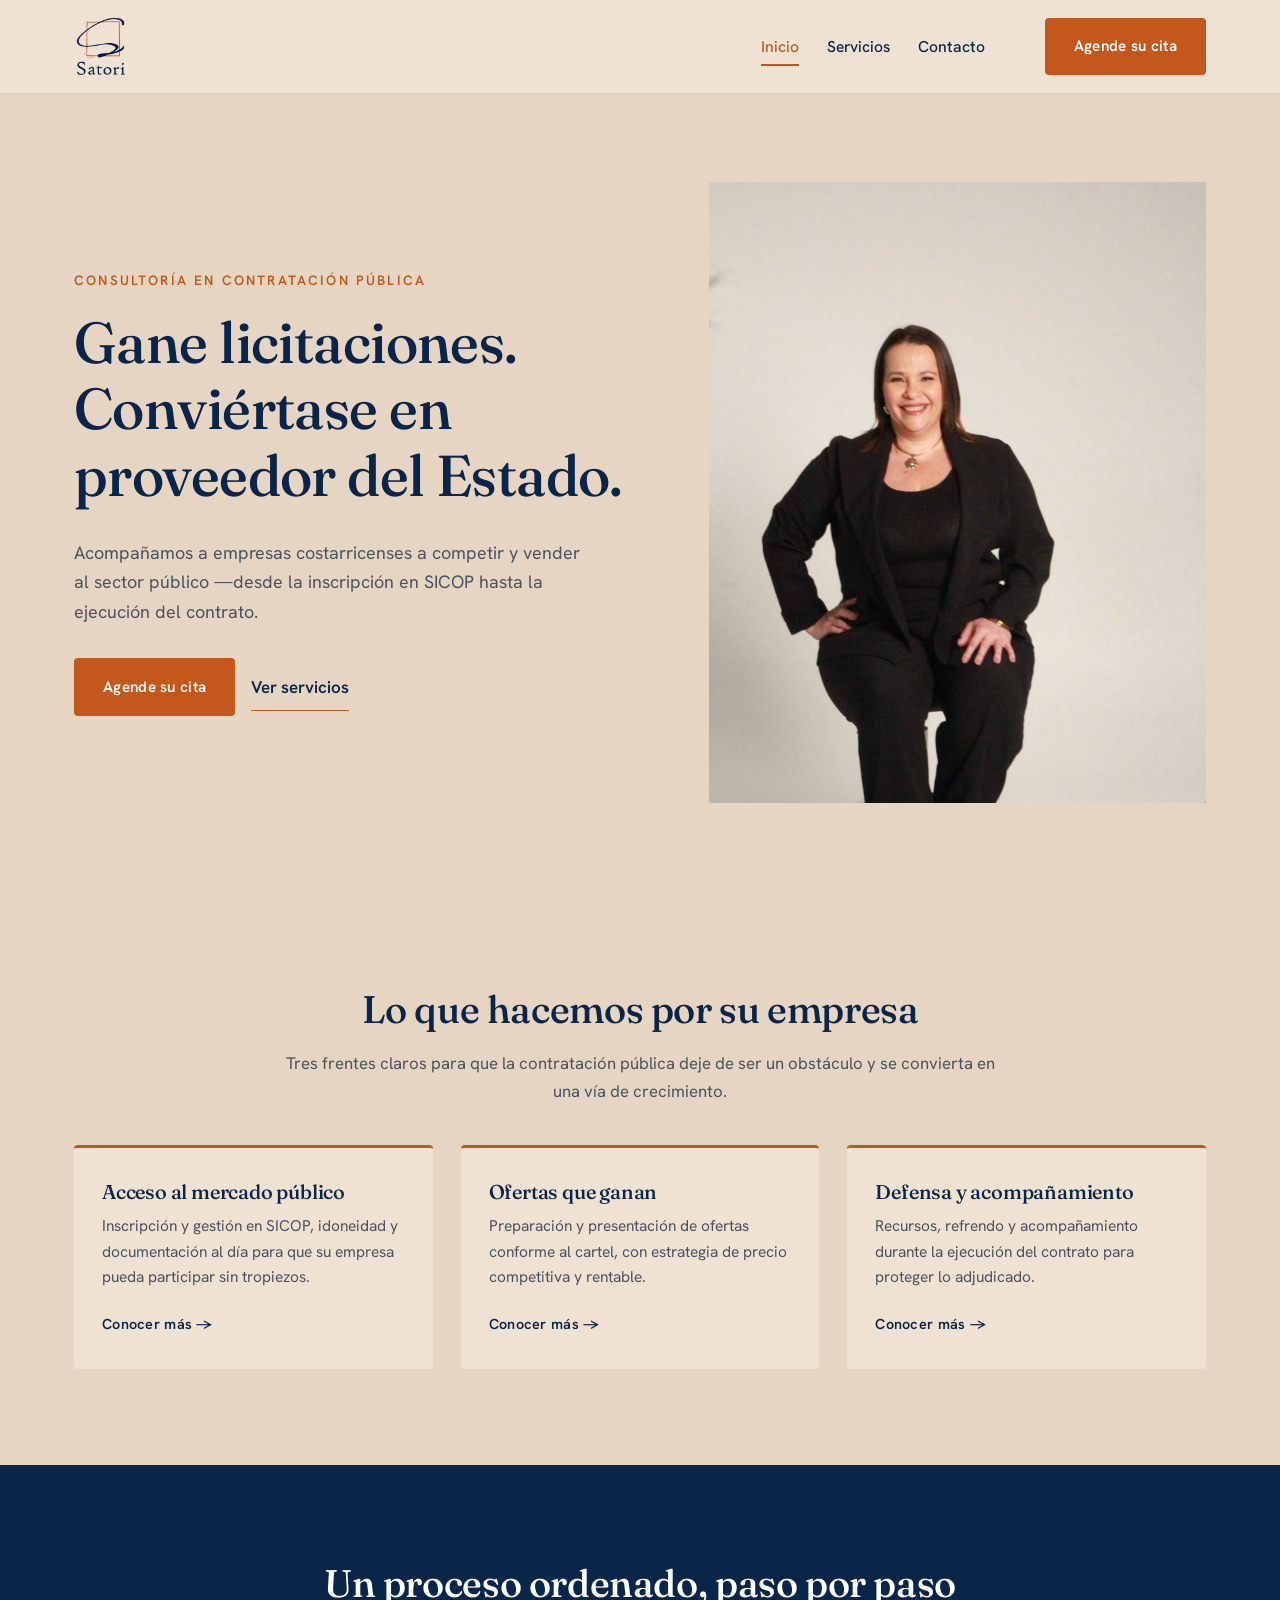
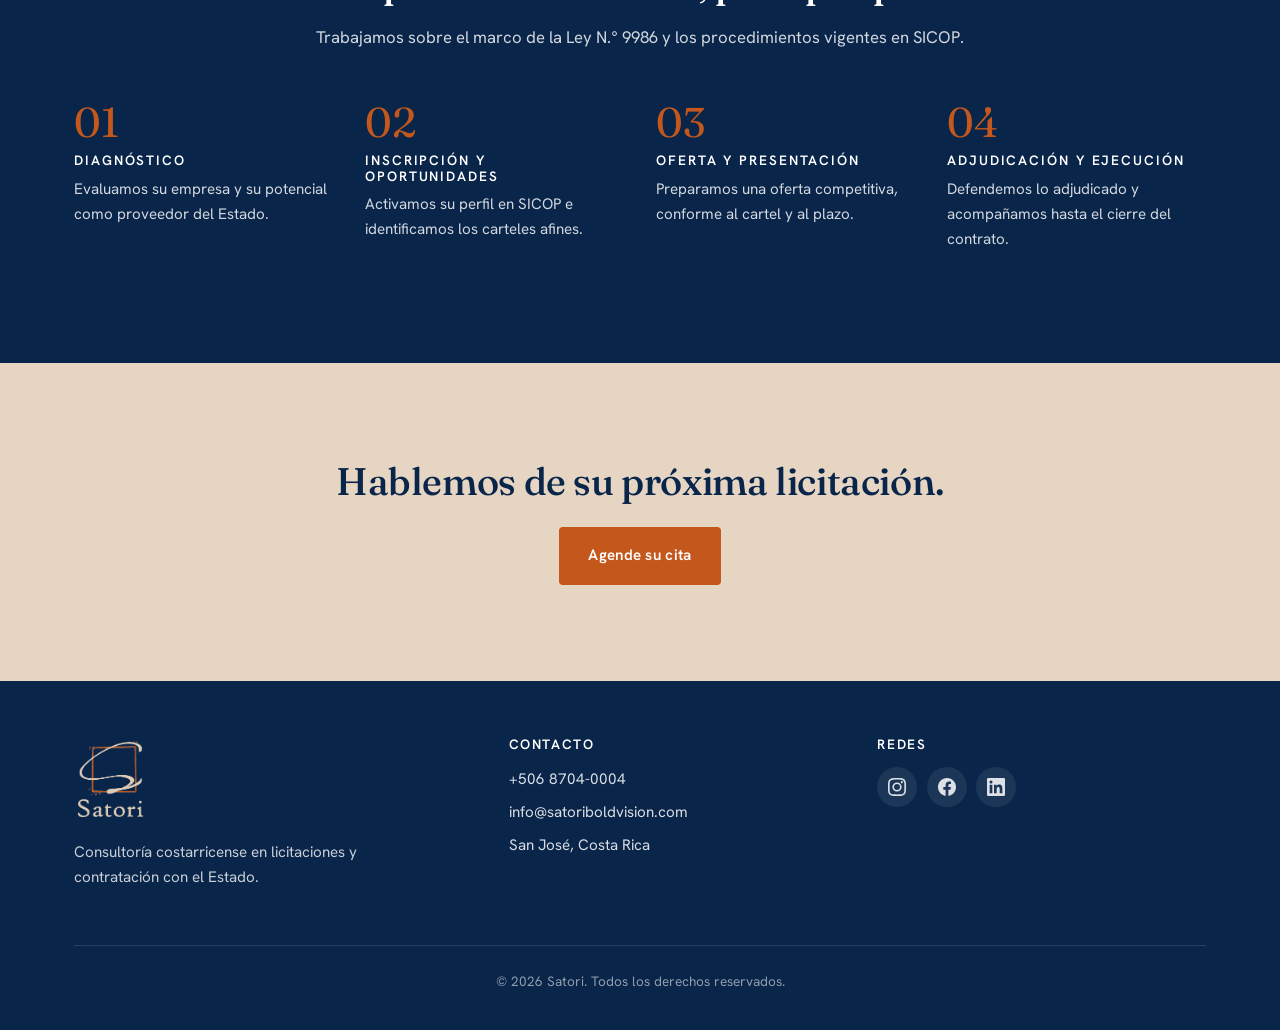
==== commit 11671fc4: "Refresh brand palette, logos and contact page layout - Update palette: terracotta #c4581c, blue #092" ====
--- a/index.html
+++ b/index.html
@@ -10,8 +10,8 @@
   <link rel="canonical" href="https://satoribv.com/" />
   <link rel="alternate" hreflang="es-CR" href="https://satoribv.com/" />
   <link rel="alternate" hreflang="x-default" href="https://satoribv.com/" />
-  <meta name="theme-color" content="#1F3A5F" />
-  <meta name="msapplication-TileColor" content="#1F3A5F" />
+  <meta name="theme-color" content="#09254A" />
+  <meta name="msapplication-TileColor" content="#09254A" />
 
   <!-- Open Graph (Facebook, WhatsApp, LinkedIn) -->
   <meta property="og:type" content="website" />
@@ -55,10 +55,10 @@
     "alternateName": "Satori Bold Vision",
     "description": "Consultoría costarricense en licitaciones y contratación con el Estado: SICOP, ofertas, recursos y ejecución del contrato.",
     "url": "https://satoribv.com/",
-    "logo": "https://satoribv.com/assets/logo-azul.png",
+    "logo": "https://satoribv.com/assets/satori_logo_color_transparente.png",
     "image": "https://satoribv.com/assets/og-image.jpg",
     "telephone": "+506 8704-0004",
-    "email": "info@satoribv.com",
+    "email": "info@satoriboldvision.com",
     "priceRange": "$$",
     "address": {
       "@type": "PostalAddress",
@@ -75,6 +75,7 @@
       "jobTitle": "CEO y Fundadora"
     },
     "sameAs": [
+      "https://www.instagram.com/satoribv",
       "https://facebook.com/satoribv",
       "https://linkedin.com/company/satoriboldvision"
     ],
--- a/styles.css
+++ b/styles.css
@@ -1,21 +1,21 @@
 /* =============================================================
    Satori — Hoja de estilos compartida (3 páginas)
    Paleta 60/30/10:
-     60% Beige arena  #E9E3DA  (fondo dominante)
-     30% Azul profundo #1F3A5F (header/footer, franjas, títulos)
-     10% Terracota    #C65D4E  (acentos: botones, enlaces, detalles)
+     60% Beige arena  #E6D5C2  (fondo dominante)
+     30% Azul profundo #09254A (header/footer, franjas, títulos)
+     10% Terracota    #C4581C  (acentos: botones, enlaces, detalles)
    ============================================================= */
 
 :root {
-  --beige: #E9E3DA;
-  --beige-claro: #F4F0E8;
-  --azul: #1F3A5F;
-  --azul-oscuro: #162B47;
-  --terracota: #C65D4E;
-  --terracota-oscuro: #A94A3D;
+  --beige: #E6D5C2;
+  --beige-claro: #F0E2D3;
+  --azul: #09254A;
+  --azul-oscuro: #051932;
+  --terracota: #C4581C;
+  --terracota-oscuro: #9D4616;
   --texto: #1B1F26;
   --texto-suave: #4A5260;
-  --linea: rgba(31, 58, 95, 0.12);
+  --linea: rgba(9, 37, 74, 0.12);
 
   --serif: "Fraunces", "Cormorant Garamond", Georgia, serif;
   --sans: "Hanken Grotesk", "Inter", system-ui, -apple-system, sans-serif;
@@ -230,6 +230,36 @@
   text-align: center;
 }
 
+.pie-redes {
+  display: flex;
+  gap: 0.6rem;
+  list-style: none;
+  padding: 0;
+  margin: 0;
+}
+.pie-redes li { margin: 0; }
+.pie-redes a {
+  display: inline-flex;
+  align-items: center;
+  justify-content: center;
+  width: 40px;
+  height: 40px;
+  border-radius: 50%;
+  background: rgba(255, 255, 255, 0.08);
+  color: rgba(255, 255, 255, 0.85);
+  transition: background var(--transicion), color var(--transicion), transform var(--transicion);
+}
+.pie-redes a:hover {
+  background: var(--terracota);
+  color: #fff;
+  transform: translateY(-2px);
+}
+.pie-redes svg {
+  width: 18px;
+  height: 18px;
+  display: block;
+}
+
 /* ---------- Hero (Inicio) ---------- */
 .hero {
   padding: clamp(3rem, 7vw, 5.5rem) 0;
@@ -295,7 +325,7 @@
 }
 .tarjeta:hover {
   transform: translateY(-4px);
-  box-shadow: 0 12px 30px -18px rgba(31, 58, 95, 0.35);
+  box-shadow: 0 12px 30px -18px rgba(9, 37, 74, 0.35);
 }
 .tarjeta h3 { margin-bottom: 0.6rem; }
 .tarjeta p { margin-bottom: 1.2rem; font-size: 0.97rem; }
@@ -457,9 +487,11 @@
 .contacto-bloque {
   display: grid;
   grid-template-columns: 1fr 1fr;
-  gap: 3rem;
-  align-items: start;
-}
+  gap: clamp(2rem, 5vw, 4rem);
+  align-items: center;
+}
+.contacto-intro h2 { margin-bottom: 0.6rem; }
+.contacto-intro p { max-width: 42ch; }
 .contacto-info ul { list-style: none; padding: 0; margin: 1.2rem 0 1.8rem; }
 .contacto-info li {
   padding: 0.5rem 0;
@@ -489,55 +521,6 @@
   -webkit-mask: url("data:image/svg+xml;utf8,<svg xmlns='http://www.w3.org/2000/svg' viewBox='0 0 24 24'><path d='M.057 24l1.687-6.163a11.867 11.867 0 0 1-1.587-5.946C.16 5.335 5.495 0 12.05 0a11.81 11.81 0 0 1 8.413 3.488 11.82 11.82 0 0 1 3.48 8.414c-.003 6.555-5.338 11.892-11.893 11.892a11.9 11.9 0 0 1-5.688-1.448L.057 24zm6.597-3.807c1.676.995 3.276 1.591 5.392 1.592 5.448 0 9.886-4.434 9.889-9.885.002-5.462-4.415-9.89-9.881-9.892-5.452 0-9.887 4.434-9.889 9.884a9.86 9.86 0 0 0 1.51 5.26l.6.952-1.004 3.667 3.383-.878z'/></svg>") center/contain no-repeat;
           mask: url("data:image/svg+xml;utf8,<svg xmlns='http://www.w3.org/2000/svg' viewBox='0 0 24 24'><path d='M.057 24l1.687-6.163a11.867 11.867 0 0 1-1.587-5.946C.16 5.335 5.495 0 12.05 0a11.81 11.81 0 0 1 8.413 3.488 11.82 11.82 0 0 1 3.48 8.414c-.003 6.555-5.338 11.892-11.893 11.892a11.9 11.9 0 0 1-5.688-1.448L.057 24zm6.597-3.807c1.676.995 3.276 1.591 5.392 1.592 5.448 0 9.886-4.434 9.889-9.885.002-5.462-4.415-9.89-9.881-9.892-5.452 0-9.887 4.434-9.889 9.884a9.86 9.86 0 0 0 1.51 5.26l.6.952-1.004 3.667 3.383-.878z'/></svg>") center/contain no-repeat;
 }
-
-/* ---------- Formulario ---------- */
-.formulario {
-  background: rgba(255, 255, 255, 0.06);
-  padding: 2rem;
-  border-radius: var(--radio);
-  border: 1px solid rgba(255, 255, 255, 0.14);
-}
-.formulario label {
-  display: block;
-  font-size: 0.8rem;
-  letter-spacing: 0.12em;
-  text-transform: uppercase;
-  font-weight: 600;
-  color: rgba(255, 255, 255, 0.75);
-  margin-bottom: 0.4rem;
-}
-.formulario input,
-.formulario textarea {
-  width: 100%;
-  background: rgba(255, 255, 255, 0.08);
-  border: 1px solid rgba(255, 255, 255, 0.18);
-  color: #fff;
-  font-family: var(--sans);
-  font-size: 1rem;
-  padding: 0.85rem 1rem;
-  border-radius: var(--radio);
-  margin-bottom: 1.1rem;
-  transition: border-color var(--transicion), background var(--transicion);
-}
-.formulario input:focus,
-.formulario textarea:focus {
-  outline: none;
-  border-color: var(--terracota);
-  background: rgba(255, 255, 255, 0.12);
-}
-.formulario textarea { min-height: 130px; resize: vertical; }
-.formulario .btn { width: 100%; }
-.form-mensaje {
-  display: none;
-  margin-top: 1rem;
-  padding: 0.9rem 1rem;
-  background: rgba(198, 93, 78, 0.15);
-  border-left: 3px solid var(--terracota);
-  color: #fff;
-  font-size: 0.95rem;
-  border-radius: var(--radio);
-}
-.form-mensaje.visible { display: block; }
 
 /* ---------- Encabezado de página ---------- */
 .hoja {
@@ -566,6 +549,7 @@
   .pilar { grid-template-columns: 1fr; gap: 1rem; }
   .pie-grid { grid-template-columns: 1fr; gap: 2rem; text-align: center; }
   .pie-logo img { margin-left: auto; margin-right: auto; }
+  .pie-redes { justify-content: center; }
   .nosotros-grid, .contacto-bloque { grid-template-columns: 1fr; }
 
   .btn-hamburguesa { display: block; }
